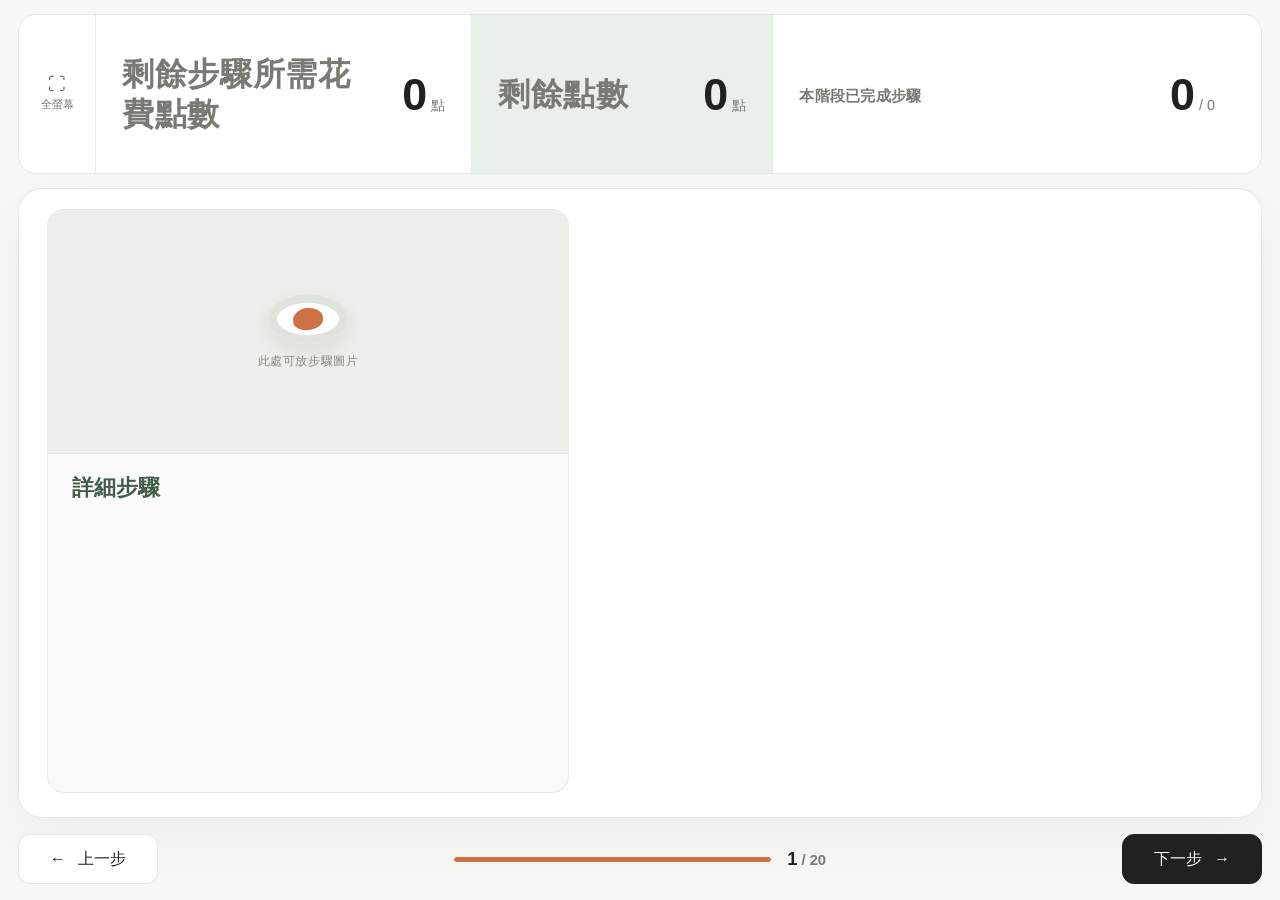
==== index.html @ feffe109 "chore: init commit" ====
<!doctype html>
<html lang="zh-Hant">
  <head>
    <meta charset="UTF-8" />
    <meta name="viewport" content="width=device-width, initial-scale=1.0" />
    <meta name="theme-color" content="#f7f7f4" />
    <title>實體實驗食譜</title>
    <link rel="stylesheet" href="styles.css" />
  </head>
  <body>
    <main class="app-shell">
      <section class="stats" aria-label="料理進度">
        <div class="fullscreen-card">
          <button class="fullscreen-button" id="fullscreen-button" type="button">
            <span class="fullscreen-icon" aria-hidden="true">⛶</span>
            <span id="fullscreen-label">全螢幕</span>
          </button>
        </div>
        <article class="stat-card">
          <span class="stat-label">剩餘步驟所需花費點數</span>
          <strong class="stat-value"><span id="remaining-cost">0</span><small> 點</small></strong>
        </article>
        <article class="stat-card accent">
          <span class="stat-label">剩餘點數</span>
          <strong class="stat-value"><span id="remaining-points">0</span><small> 點</small></strong>
        </article>
        <article class="stat-card step-card">
          <div class="stat-copy">
            <span class="stage-title">
              <span class="meal-label" id="top-meal"></span>
              <span class="stat-label" id="top-stage"></span>
            </span>
            <span class="stage-hint">本階段已完成步驟</span>
          </div>
          <strong class="stat-value"><span id="stage-done">0</span><small id="stage-total"> / 0</small></strong>
          <div class="meal-icon-wrap" id="meal-icon-wrap" hidden>
            <img class="meal-icon" id="meal-icon" alt="" />
          </div>
        </article>
      </section>

      <section class="recipe-stage" aria-live="polite">
        <div class="slide-layout">
          <aside class="preview-panel" id="preview-panel">
            <figure class="image-slot" id="image-slot">
              <img id="step-image" alt="" hidden />
              <div class="image-placeholder" id="image-placeholder" aria-hidden="true">
                <div class="plate-art"><span></span></div>
                <p>此處可放步驟圖片</p>
              </div>
            </figure>
            <div class="detail-panel">
              <h2>詳細步驟</h2>
              <ol id="detail-list"></ol>
            </div>
          </aside>

          <div class="action-column" id="action-column">
            <div class="action-list" id="action-list"></div>
            <button class="scroll-cue" id="scroll-cue" type="button" aria-label="捲動查看下方步驟">
              <span aria-hidden="true">▼</span>
            </button>
          </div>
        </div>
      </section>

      <nav class="slide-nav" aria-label="切換料理步驟">
        <button class="nav-button secondary" id="prev-button" type="button">
          <span aria-hidden="true">←</span> 上一步
        </button>
        <div class="nav-progress" aria-label="料理進度">
          <div class="progress-track" aria-hidden="true"><span id="progress-bar"></span></div>
          <span class="progress-count"><span id="current-step">1</span><small id="step-total"> / 20</small></span>
        </div>
        <button class="nav-button primary" id="next-button" type="button">
          下一步 <span aria-hidden="true">→</span>
        </button>
      </nav>
    </main>

    <script src="data/recipe-data.js"></script>
    <script src="app.js"></script>
  </body>
</html>
---- styles.css ----
:root {
  color-scheme: light;
  /* ===== 全站色彩：要更換整體配色時，修改這一區 ===== */
  --ink: #20221f;
  --muted: #777b73;
  --line: #e6e7e1;
  --soft: #f7f7f4;
  --neutral-tint: #edf0ea;
  --blue: #425d4a;
  --blue-light: #e9efe9;
  --blue-accent: #ce7144;
  --white: #ffffff;
  --panel-bg: #fafaf8;
  --card-hover-bg: #fbfcfa;
  --card-hover-border: #b7c2b8;
  --cost-text: #9d4e2d;
  --cost-bg: #fbede6;
  /* 正在進行的步驟（滑鼠移入／選取中） */
  --active-bg: #d7e3d8;
  --active-border: #3d5745;
  --active-bar: #ce7144;
  --active-ink: #1b2a1f;
  --active-shadow: rgba(45, 62, 43, .16);
  /* 已完成的步驟：灰階強度 0～1、透明度 0～1 */
  --done-grayscale: 1;
  --done-opacity: .45;
  --detail-text: #555950;
  --action-number: #9b9e97;
  --placeholder-text: #858b82;
  --plate-ring: #dfe5dd;
  --page-shadow: rgba(34, 40, 30, .05);
  --plate-shadow: rgba(55, 67, 51, .1);

  /* ===== 常用版面設定：請從這裡調整 ===== */
  --top-panel-height: 160px;
  --top-panel-height-compact: 118px;
  --fullscreen-width: 76px;
  --cost-panel-width: 1fr;
  --points-panel-width: .8fr;
  --step-panel-width: 1.3fr;
  --stat-label-size: 2rem;
  --stat-value-size: clamp(2.3rem, 3.5vw, 3.2rem);
  --stat-unit-size: .9rem;
  --meal-label-size: 1.5rem;
  --stage-name-size: 1.5rem;
  --stage-hint-size: .95rem;
  --progress-count-size: 1.15rem;
  --step-name-size: 2rem;
  --step-index-size: 1.2rem;
  --cost-size: 1.5rem;
  --action-gap: 16px;
  --detail-title-size: 1.35rem;
  --detail-text-size: 1.08rem;
  --detail-columns: 2;
  --detail-row-gap: 12px;
  --detail-column-gap: 28px;
  --meal-icon-width: clamp(100px, 10vw, 160px);
  --meal-icon-height: 90px;
  --meal-icon-height-compact: 76px;
  font-family: Inter, ui-sans-serif, -apple-system, BlinkMacSystemFont, "Segoe UI", "Noto Sans TC", sans-serif;
}

* { box-sizing: border-box; }

body {
  margin: 0;
  min-width: 320px;
  height: 100vh;
  overflow: hidden;
  color: var(--ink);
  background: var(--soft);
}

button, a { font: inherit; }
button { color: inherit; }

.app-shell {
  display: grid;
  grid-template-rows: var(--top-panel-height) minmax(0, 1fr) 54px;
  gap: 14px;
  width: min(1440px, calc(100% - 36px));
  height: 100vh;
  margin: 0 auto;
  padding: 14px 0;
}

.stats {
  position: relative;
  display: grid;
  grid-template-columns: var(--fullscreen-width) var(--cost-panel-width) var(--points-panel-width) var(--step-panel-width);
  gap: 1px;
  height: 100%;
  margin: 0;
  overflow: hidden;
  border: 1px solid var(--line);
  border-radius: 18px;
  background: var(--line);
}

.stat-card {
  display: grid;
  grid-template-columns: minmax(0, 1fr) auto;
  gap: 8px 20px;
  align-items: center;
  min-height: 0;
  padding: 19px 26px;
  background: var(--white);
}
.step-card { grid-template-columns: minmax(0, 1fr) auto auto; }

.stat-card.accent { background: var(--blue-light); }
.stat-copy { min-width: 0; }
.stat-label { display: block; max-width: 12em; color: var(--muted); font-size: var(--stat-label-size); font-weight: 650; line-height: 1.25; letter-spacing: .02em; overflow-wrap: anywhere; }
.stage-title { display: flex; flex-wrap: nowrap; gap: 10px; align-items: baseline; min-width: 0; }
.stage-title .stat-label { max-width: none; font-size: var(--stage-name-size); white-space: nowrap; }
.stage-title .meal-label { white-space: nowrap; }
.stage-title > [hidden] { display: none; }
.stage-hint { display: block; margin-top: 4px; color: var(--muted); font-size: var(--stage-hint-size); font-weight: 600; letter-spacing: .02em; }
.meal-label { color: var(--blue); font-size: var(--meal-label-size); font-weight: 750; line-height: 1.15; overflow-wrap: anywhere; }
.stat-value { display: block; margin: 0; font-size: var(--stat-value-size); line-height: 1; text-align: right; white-space: nowrap; }
.stat-value small { color: var(--muted); font-size: var(--stat-unit-size); font-weight: 500; }

.progress-track {
  width: 100%;
  height: 5px;
  overflow: hidden;
  border-radius: 100px;
  background: var(--line);
}

.progress-track span { display: block; height: 100%; border-radius: inherit; background: var(--blue-accent); transition: width .35s ease; }

.recipe-stage {
  display: grid;
  grid-template-rows: minmax(0, 1fr);
  min-height: 0;
  padding: 20px 28px 24px;
  overflow: hidden;
  scroll-margin-top: 18px;
  border: 1px solid var(--line);
  border-radius: 24px;
  background: var(--white);
  box-shadow: 0 20px 60px var(--page-shadow);
}

.fullscreen-card { display: grid; place-items: stretch; background: var(--white); }
.fullscreen-button { display: flex; flex-direction: column; gap: 5px; align-items: center; justify-content: center; width: 100%; padding: 4px; color: var(--muted); border: 0; background: transparent; font-size: .68rem; cursor: pointer; }
.fullscreen-icon { color: var(--blue); font-size: 1.1rem; line-height: 1; }
.fullscreen-button:hover { color: var(--ink); background: var(--panel-bg); }

.slide-layout { display: grid; grid-template-columns: minmax(360px, .92fr) minmax(0, 1.08fr); gap: clamp(28px, 4vw, 56px); min-height: 0; }
.action-column { position: relative; min-height: 0; overflow: hidden; }
.action-column::before, .action-column::after {
  position: absolute;
  right: 0;
  left: 0;
  z-index: 1;
  height: 56px;
  content: "";
  opacity: 0;
  pointer-events: none;
  transition: opacity .2s ease;
}
.action-column::before { top: 0; background: linear-gradient(to bottom, var(--white) 15%, transparent); }
.action-column::after { bottom: 0; background: linear-gradient(to top, var(--white) 30%, transparent); }
.action-column.scroll-above::before { opacity: 1; }
.action-column.scroll-below::after { opacity: 1; }

.scroll-cue {
  position: absolute;
  z-index: 2;
  bottom: 6px;
  left: 50%;
  display: grid;
  place-items: center;
  width: 38px;
  height: 38px;
  padding: 0;
  color: var(--blue);
  border: 1px solid var(--card-hover-border);
  border-radius: 50%;
  background: var(--white);
  box-shadow: 0 6px 16px var(--plate-shadow);
  font-size: .95rem;
  line-height: 1;
  cursor: pointer;
  opacity: 0;
  transform: translate(-50%, 6px);
  transition: opacity .2s ease, transform .2s ease;
  pointer-events: none;
  animation: scroll-cue-bounce 1.6s ease-in-out infinite;
}
.action-column.scroll-below .scroll-cue { opacity: 1; transform: translate(-50%, 0); pointer-events: auto; }
.scroll-cue:hover { color: var(--white); border-color: var(--blue); background: var(--blue); }

@keyframes scroll-cue-bounce {
  0%, 100% { margin-bottom: 0; }
  50% { margin-bottom: 5px; }
}
.meal-icon-wrap { display: flex; flex-shrink: 0; align-items: center; justify-content: flex-end; width: var(--meal-icon-width); height: var(--meal-icon-height); }
.meal-icon-wrap[hidden] { display: none; }
.meal-icon { width: 100%; height: 100%; object-fit: contain; object-position: right center; }
.action-list { display: grid; grid-auto-rows: max-content; align-content: start; gap: var(--action-gap); height: 100%; min-height: 0; padding: 1px 10px 1px 1px; overflow-y: auto; scrollbar-width: thin; scrollbar-color: var(--card-hover-border) var(--line); }
.action-list::-webkit-scrollbar { width: 9px; }
.action-list::-webkit-scrollbar-track { border-radius: 99px; background: var(--line); }
.action-list::-webkit-scrollbar-thumb { border-radius: 99px; background: var(--card-hover-border); }

.action-card {
  display: grid;
  grid-template-columns: 42px minmax(0, 1fr) auto;
  gap: 14px;
  align-items: center;
  width: 100%;
  height: auto;
  min-height: 64px;
  padding: 12px 15px;
  text-align: left;
  border: 1px solid var(--line);
  border-radius: 13px;
  background: var(--white);
  cursor: pointer;
  transition: border-color .2s ease, transform .2s ease, background .2s ease, box-shadow .2s ease;
}

.action-card:hover, .action-card:focus-visible {
  border-color: var(--card-hover-border);
  outline: none;
  background: var(--card-hover-bg);
  transform: translateX(4px);
}

.action-card.active {
  border-color: var(--active-border);
  outline: none;
  background: var(--active-bg);
  box-shadow: inset 5px 0 0 var(--active-bar), 0 0 0 1px var(--active-border), 0 6px 18px var(--active-shadow);
  transform: translateX(4px);
}
.action-card.active .action-name { color: var(--active-ink); }
.action-card.active .action-number { color: var(--active-border); }

.action-number { color: var(--action-number); font-size: var(--step-index-size); font-weight: 700; letter-spacing: .08em; }
.action-name { min-width: 0; font-size: var(--step-name-size); font-weight: 650; line-height: 1.3; letter-spacing: .01em; white-space: normal; overflow-wrap: anywhere; }
.cost-pill { padding: 7px 11px; border-radius: 99px; color: var(--cost-text); background: var(--cost-bg); font-size: var(--cost-size); font-weight: 750; white-space: nowrap; }
/* 已完成的步驟：整張卡的內容轉成灰階並降低對比 */
.action-card.done > * { filter: grayscale(var(--done-grayscale)); opacity: var(--done-opacity); }

.preview-panel { display: grid; grid-template-rows: 42% minmax(0, 58%); min-height: 0; height: 100%; overflow: hidden; border: 1px solid var(--line); border-radius: 17px; background: var(--panel-bg); }
.image-slot { position: relative; height: 100%; min-height: 0; margin: 0; overflow: hidden; border-bottom: 1px solid var(--line); background: var(--neutral-tint); }
.image-slot img { width: 100%; height: 100%; object-fit: cover; }
.image-placeholder { display: grid; place-items: center; align-content: center; height: 100%; color: var(--placeholder-text); font-size: .74rem; letter-spacing: .05em; }
.image-placeholder[hidden] { display: none; }
.image-placeholder p { margin: 10px 0 0; }

.plate-art { position: relative; width: 80px; height: 50px; border-radius: 50%; background: var(--white); box-shadow: inset 0 0 0 9px var(--plate-ring), 0 8px 20px var(--plate-shadow); }
.plate-art span { position: absolute; inset: 14px 25px; border-radius: 50% 50% 45% 45%; background: var(--blue-accent); transform: rotate(-8deg); }

.detail-panel { display: grid; grid-template-rows: auto minmax(0, 1fr); min-height: 0; padding: 20px 24px; overflow: hidden; }
.detail-panel h2 { margin: 0 0 16px; color: var(--blue); font-size: var(--detail-title-size); line-height: 1.3; }
.detail-panel ol { display: grid; grid-template-columns: repeat(var(--detail-columns), minmax(0, 1fr)); align-content: start; gap: var(--detail-row-gap) var(--detail-column-gap); min-height: 0; margin: 0; padding: 0 8px 0 0; overflow-y: auto; color: var(--detail-text); font-size: var(--detail-text-size); line-height: 1.55; list-style: none; counter-reset: detail-step; }
.detail-panel li { position: relative; min-width: 0; padding: 0 4px 0 40px; overflow-wrap: anywhere; counter-increment: detail-step; }
.detail-panel li::before { position: absolute; top: .05em; left: 0; content: counter(detail-step, decimal-leading-zero); color: var(--blue-accent); font-size: .82em; font-weight: 800; letter-spacing: .08em; }

.slide-nav { display: grid; grid-template-columns: 1fr minmax(240px, 420px) 1fr; gap: 18px; align-items: center; min-height: 0; }
.nav-progress { display: flex; gap: 16px; align-items: center; width: 100%; padding: 0 24px; }
.nav-progress .progress-track { flex: 1; }
.progress-count { color: var(--ink); font-size: var(--progress-count-size); font-weight: 750; line-height: 1; white-space: nowrap; font-variant-numeric: tabular-nums; }
.progress-count small { color: var(--muted); font-size: .8em; font-weight: 600; }
.nav-button { display: inline-flex; gap: 12px; align-items: center; justify-content: center; min-width: 140px; min-height: 50px; padding: 0 20px; border: 1px solid var(--line); border-radius: 12px; cursor: pointer; transition: opacity .2s ease, transform .2s ease; }
.nav-button:hover:not(:disabled) { transform: translateY(-2px); }
.nav-button.secondary { justify-self: start; background: var(--white); }
.nav-button.primary { justify-self: end; color: var(--white); border-color: var(--ink); background: var(--ink); }
.nav-button:disabled { opacity: .3; cursor: not-allowed; }
@media (max-height: 760px) {
  .app-shell { grid-template-rows: var(--top-panel-height-compact) minmax(0, 1fr) 48px; gap: 10px; padding: 10px 0; }
  .stat-card { padding: 15px 22px; }
  .stat-value { margin-top: 7px; font-size: 1.8rem; }
  .recipe-stage { padding: 15px 22px 18px; }
  .action-card { min-height: 56px; }
  .detail-panel { padding: 16px 20px; }
  .stage-hint { margin-top: 2px; }
  .meal-icon-wrap { height: var(--meal-icon-height-compact); }
}

@media (prefers-reduced-motion: reduce) {
  *, *::before, *::after { scroll-behavior: auto !important; transition: none !important; }
}
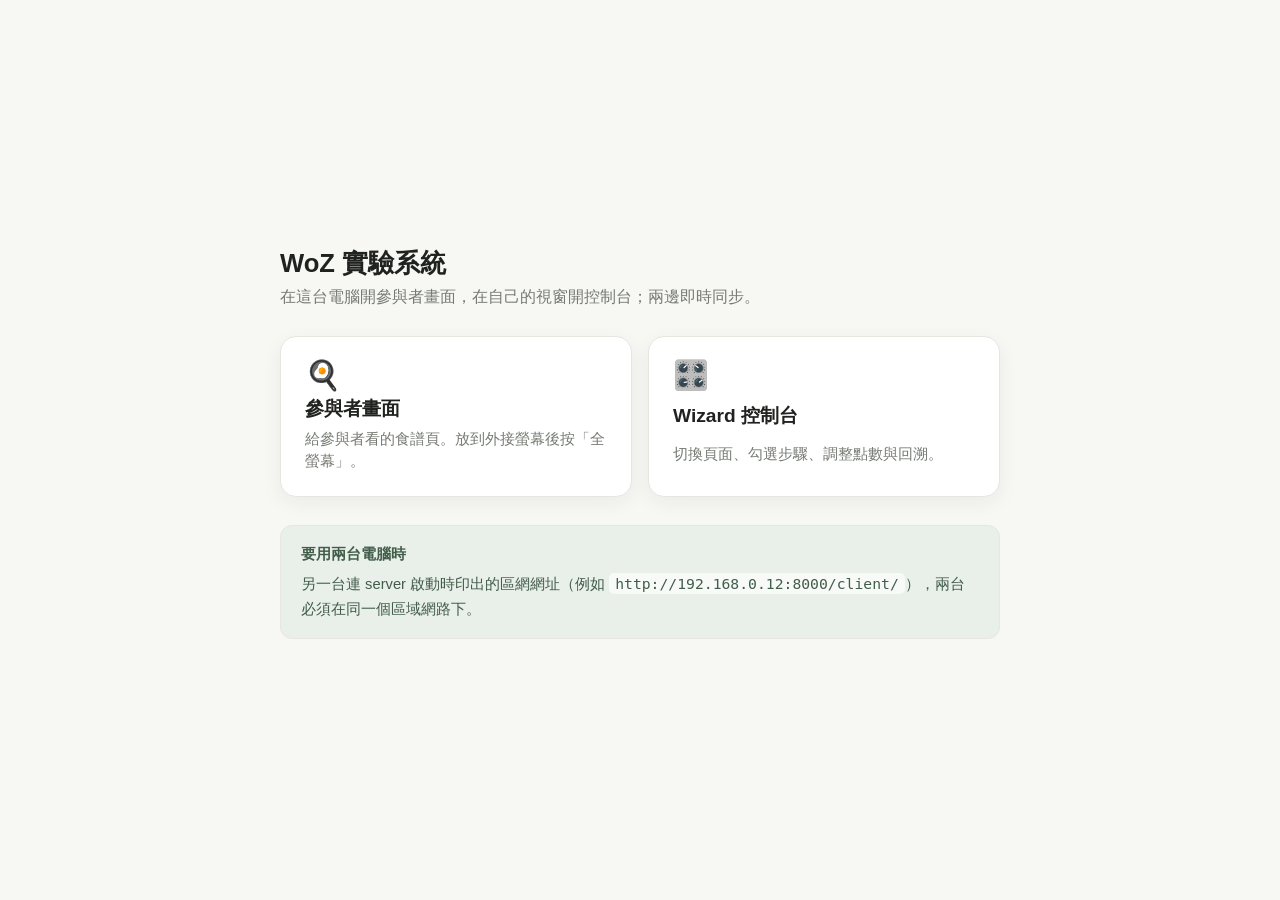
==== commit 93381e46: "feat(all): client and server v1" ====
--- a/index.html
+++ b/index.html
@@ -4,81 +4,68 @@
     <meta charset="UTF-8" />
     <meta name="viewport" content="width=device-width, initial-scale=1.0" />
     <meta name="theme-color" content="#f7f7f4" />
-    <title>實體實驗食譜</title>
-    <link rel="stylesheet" href="styles.css" />
+    <title>WoZ 實驗系統</title>
+    <style>
+      :root {
+        color-scheme: light;
+        --ink: #20221f;
+        --muted: #777b73;
+        --line: #e6e7e1;
+        --soft: #f7f7f4;
+        --white: #fff;
+        --blue: #425d4a;
+        --blue-light: #e9efe9;
+        font-family: Inter, ui-sans-serif, -apple-system, BlinkMacSystemFont, "Segoe UI", "Noto Sans TC", sans-serif;
+      }
+      * { box-sizing: border-box; }
+      body { display: grid; place-items: center; min-height: 100vh; margin: 0; padding: 24px; color: var(--ink); background: var(--soft); }
+      main { width: min(720px, 100%); }
+      h1 { margin: 0 0 6px; font-size: 1.6rem; }
+      .lede { margin: 0 0 28px; color: var(--muted); }
+      .links { display: grid; grid-template-columns: repeat(auto-fit, minmax(240px, 1fr)); gap: 16px; }
+      .link-card {
+        display: grid;
+        gap: 6px;
+        padding: 24px;
+        color: inherit;
+        text-decoration: none;
+        border: 1px solid var(--line);
+        border-radius: 16px;
+        background: var(--white);
+        box-shadow: 0 6px 20px rgba(34, 40, 30, .06);
+        transition: transform .15s ease, border-color .15s ease;
+      }
+      .link-card:hover { border-color: var(--blue); transform: translateY(-3px); }
+      .link-icon { font-size: 1.8rem; line-height: 1; }
+      .link-title { font-size: 1.2rem; font-weight: 750; }
+      .link-desc { color: var(--muted); font-size: .92rem; line-height: 1.5; }
+      .hint { margin-top: 28px; padding: 16px 20px; border: 1px solid var(--line); border-radius: 12px; background: var(--blue-light); color: var(--blue); font-size: .92rem; line-height: 1.7; }
+      .hint strong { display: block; margin-bottom: 4px; }
+      code { padding: 2px 6px; border-radius: 5px; background: rgba(255, 255, 255, .7); }
+    </style>
   </head>
   <body>
-    <main class="app-shell">
-      <section class="stats" aria-label="料理進度">
-        <div class="fullscreen-card">
-          <button class="fullscreen-button" id="fullscreen-button" type="button">
-            <span class="fullscreen-icon" aria-hidden="true">⛶</span>
-            <span id="fullscreen-label">全螢幕</span>
-          </button>
-        </div>
-        <article class="stat-card">
-          <span class="stat-label">剩餘步驟所需花費點數</span>
-          <strong class="stat-value"><span id="remaining-cost">0</span><small> 點</small></strong>
-        </article>
-        <article class="stat-card accent">
-          <span class="stat-label">剩餘點數</span>
-          <strong class="stat-value"><span id="remaining-points">0</span><small> 點</small></strong>
-        </article>
-        <article class="stat-card step-card">
-          <div class="stat-copy">
-            <span class="stage-title">
-              <span class="meal-label" id="top-meal"></span>
-              <span class="stat-label" id="top-stage"></span>
-            </span>
-            <span class="stage-hint">本階段已完成步驟</span>
-          </div>
-          <strong class="stat-value"><span id="stage-done">0</span><small id="stage-total"> / 0</small></strong>
-          <div class="meal-icon-wrap" id="meal-icon-wrap" hidden>
-            <img class="meal-icon" id="meal-icon" alt="" />
-          </div>
-        </article>
-      </section>
+    <main>
+      <h1>WoZ 實驗系統</h1>
+      <p class="lede">在這台電腦開參與者畫面，在自己的視窗開控制台；兩邊即時同步。</p>
 
-      <section class="recipe-stage" aria-live="polite">
-        <div class="slide-layout">
-          <aside class="preview-panel" id="preview-panel">
-            <figure class="image-slot" id="image-slot">
-              <img id="step-image" alt="" hidden />
-              <div class="image-placeholder" id="image-placeholder" aria-hidden="true">
-                <div class="plate-art"><span></span></div>
-                <p>此處可放步驟圖片</p>
-              </div>
-            </figure>
-            <div class="detail-panel">
-              <h2>詳細步驟</h2>
-              <ol id="detail-list"></ol>
-            </div>
-          </aside>
+      <div class="links">
+        <a class="link-card" href="/client/">
+          <span class="link-icon" aria-hidden="true">🍳</span>
+          <span class="link-title">參與者畫面</span>
+          <span class="link-desc">給參與者看的食譜頁。放到外接螢幕後按「全螢幕」。</span>
+        </a>
+        <a class="link-card" href="/wizard/">
+          <span class="link-icon" aria-hidden="true">🎛️</span>
+          <span class="link-title">Wizard 控制台</span>
+          <span class="link-desc">切換頁面、勾選步驟、調整點數與回溯。</span>
+        </a>
+      </div>
 
-          <div class="action-column" id="action-column">
-            <div class="action-list" id="action-list"></div>
-            <button class="scroll-cue" id="scroll-cue" type="button" aria-label="捲動查看下方步驟">
-              <span aria-hidden="true">▼</span>
-            </button>
-          </div>
-        </div>
-      </section>
-
-      <nav class="slide-nav" aria-label="切換料理步驟">
-        <button class="nav-button secondary" id="prev-button" type="button">
-          <span aria-hidden="true">←</span> 上一步
-        </button>
-        <div class="nav-progress" aria-label="料理進度">
-          <div class="progress-track" aria-hidden="true"><span id="progress-bar"></span></div>
-          <span class="progress-count"><span id="current-step">1</span><small id="step-total"> / 20</small></span>
-        </div>
-        <button class="nav-button primary" id="next-button" type="button">
-          下一步 <span aria-hidden="true">→</span>
-        </button>
-      </nav>
+      <p class="hint">
+        <strong>要用兩台電腦時</strong>
+        另一台連 server 啟動時印出的區網網址（例如 <code>http://192.168.0.12:8000/client/</code>），兩台必須在同一個區域網路下。
+      </p>
     </main>
-
-    <script src="data/recipe-data.js"></script>
-    <script src="app.js"></script>
   </body>
 </html>
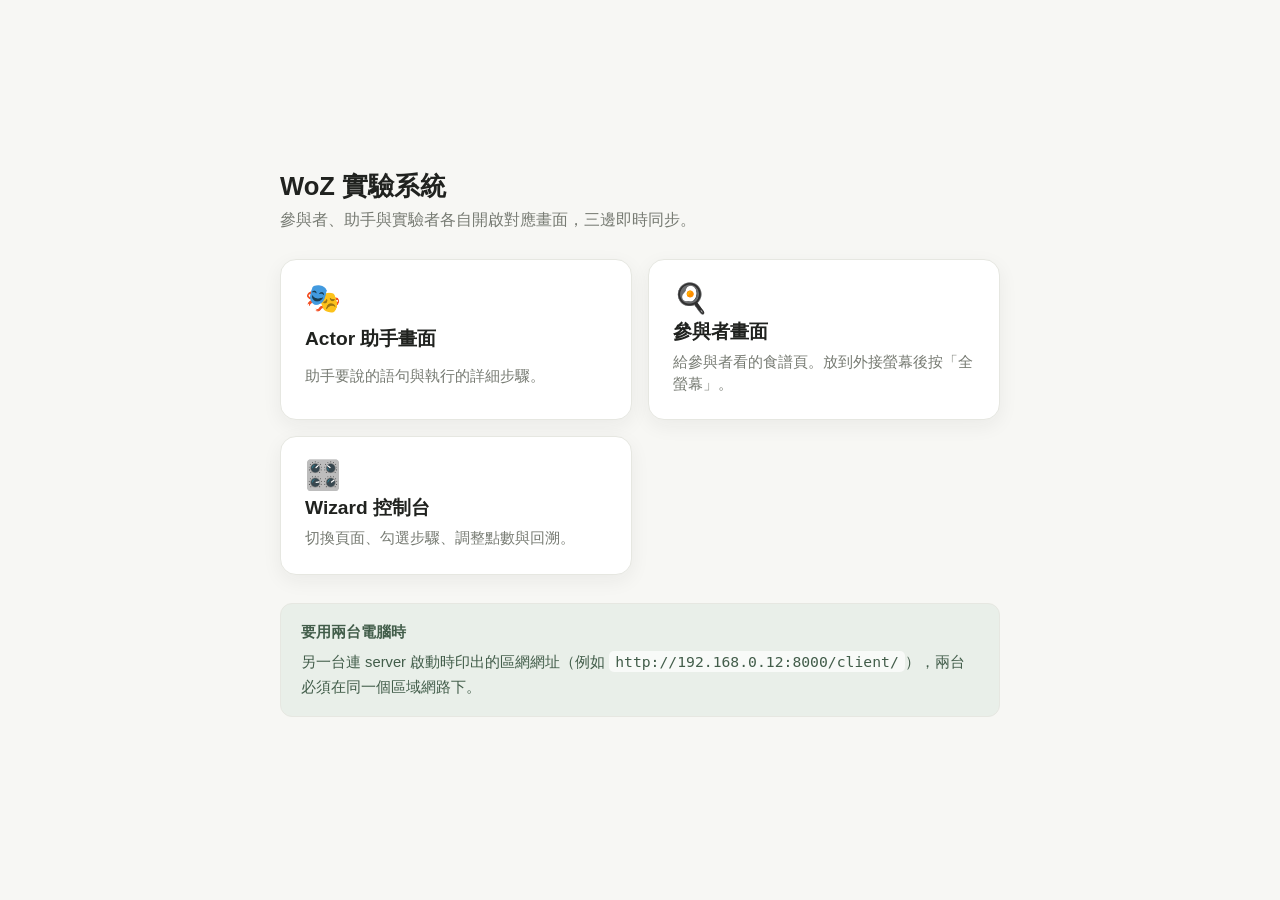
==== commit f482877b: "feat(all) actor ui v1, modify step text in client pop out" ====
--- a/index.html
+++ b/index.html
@@ -47,9 +47,14 @@
   <body>
     <main>
       <h1>WoZ 實驗系統</h1>
-      <p class="lede">在這台電腦開參與者畫面，在自己的視窗開控制台；兩邊即時同步。</p>
+      <p class="lede">參與者、助手與實驗者各自開啟對應畫面，三邊即時同步。</p>
 
       <div class="links">
+        <a class="link-card" href="/actor/">
+          <span class="link-icon" aria-hidden="true">🎭</span>
+          <span class="link-title">Actor 助手畫面</span>
+          <span class="link-desc">助手要說的語句與執行的詳細步驟。</span>
+        </a>
         <a class="link-card" href="/client/">
           <span class="link-icon" aria-hidden="true">🍳</span>
           <span class="link-title">參與者畫面</span>
